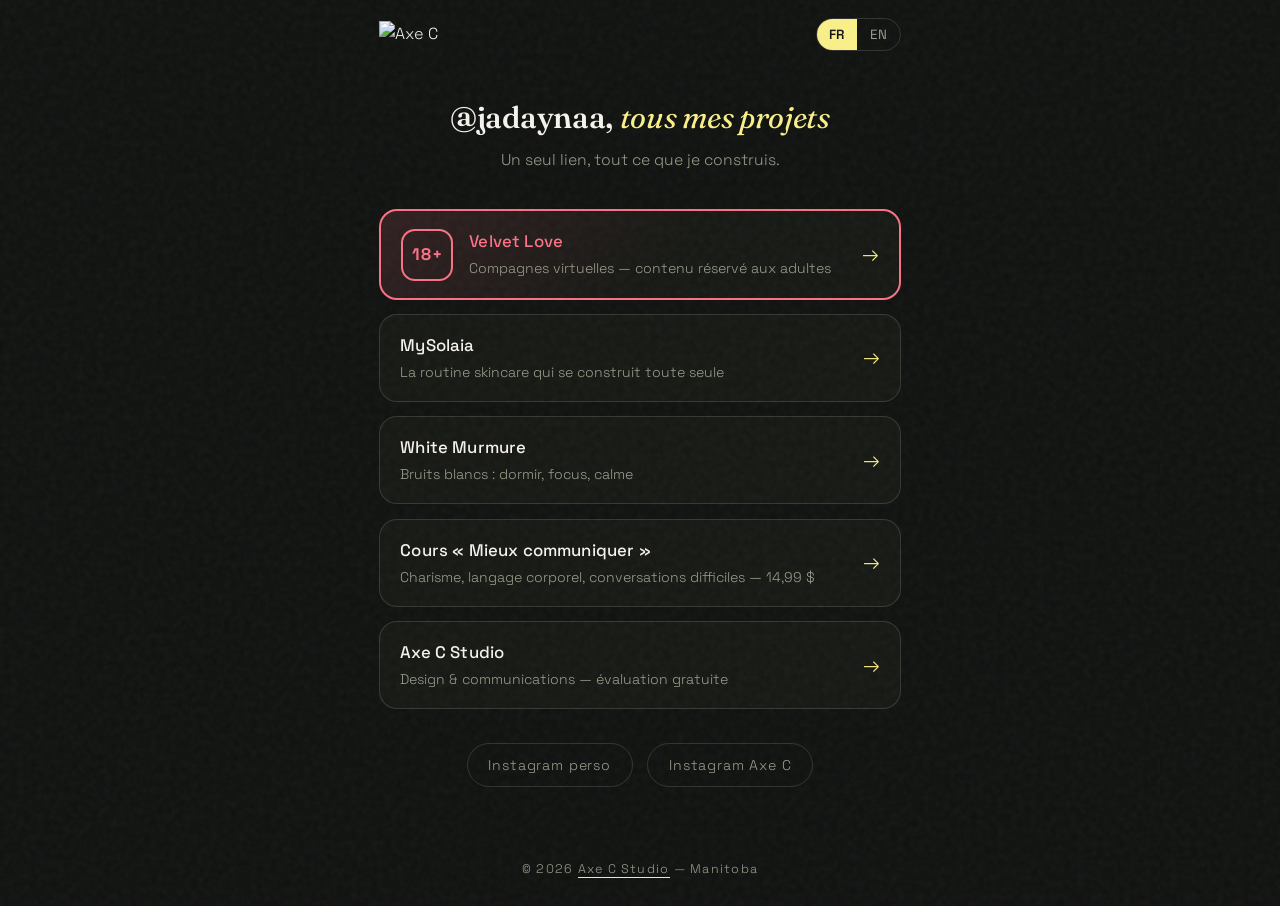
==== liens/index.html @ 6c7f3a80 "liens/ en dossier index pour URL propre /liens" ====
<!DOCTYPE html>
<html lang="fr">
<head>
<meta charset="UTF-8">
<meta name="viewport" content="width=device-width, initial-scale=1.0">
<title>Tous mes liens — Jadayna</title>
<meta name="description" content="Tous les projets de Jadayna au même endroit : MySolaia, White Murmure, Velvet Love (18+), cours, Axe C Studio.">
<link rel="icon" href="logo.png" type="image/png">
<link rel="preconnect" href="https://fonts.googleapis.com">
<link rel="preconnect" href="https://fonts.gstatic.com" crossorigin>
<link href="https://fonts.googleapis.com/css2?family=Fraunces:ital,opsz,wght@0,9..144,300..900;1,9..144,300..900&family=Space+Grotesk:wght@300..700&display=swap" rel="stylesheet">
<style>
:root{
  --bg:#101210; --bg2:#161814; --ink:#f5f3ec; --muted:#9a9e8c;
  --lime:#faf089; --line:rgba(245,243,236,.14);
  --velvet:#fb7185;
  --font-d:"Fraunces",serif; --font-b:"Space Grotesk",sans-serif;
}
*{margin:0;padding:0;box-sizing:border-box}
body{background:var(--bg);color:var(--ink);font-family:var(--font-b);font-weight:300;
  line-height:1.6;-webkit-font-smoothing:antialiased;min-height:100svh;
  display:flex;flex-direction:column;align-items:center}
::selection{background:var(--lime);color:#101210}
a{color:inherit;text-decoration:none}
.grain{position:fixed;inset:-50%;width:200%;height:200%;pointer-events:none;z-index:2000;opacity:.05;
  background-image:url("data:image/svg+xml,%3Csvg viewBox='0 0 300 300' xmlns='http://www.w3.org/2000/svg'%3E%3Cfilter id='n'%3E%3CfeTurbulence type='fractalNoise' baseFrequency='0.9' numOctaves='2'/%3E%3C/filter%3E%3Crect width='100%25' height='100%25' filter='url(%23n)'/%3E%3C/svg%3E")}
.topbar{width:100%;max-width:560px;display:flex;justify-content:space-between;align-items:center;
  padding:1.1rem 1.2rem}
.topbar img{height:40px;width:auto}
.lang-toggle{display:flex;border:1px solid var(--line);border-radius:99px;overflow:hidden;font-size:.75rem;letter-spacing:.1em}
.lang-toggle button{background:none;border:none;color:var(--muted);padding:.45rem .8rem;cursor:pointer;font-family:var(--font-b);transition:all .25s}
.lang-toggle button.active{background:var(--lime);color:#101210;font-weight:600}
main{width:100%;max-width:560px;padding:.5rem 1.2rem 3rem;display:flex;flex-direction:column;gap:.9rem}
.profile{text-align:center;margin:1rem 0 1.4rem}
.profile h1{font-family:var(--font-d);font-weight:550;font-size:1.9rem;letter-spacing:-.01em}
.profile h1 em{font-style:italic;color:var(--lime);font-weight:400}
.profile p{color:var(--muted);margin-top:.4rem;font-size:.98rem}
.link-card{display:flex;align-items:center;gap:1rem;background:var(--bg2);border:1px solid var(--line);
  border-radius:18px;padding:1.05rem 1.25rem;transition:transform .25s,border-color .25s,box-shadow .25s}
.link-card:hover{transform:translateY(-2px);border-color:var(--lime);box-shadow:0 8px 28px rgba(250,240,137,.12)}
.link-card .txt{flex:1;min-width:0}
.link-card .txt b{display:block;font-weight:500;font-size:1.05rem;letter-spacing:.01em}
.link-card .txt span{color:var(--muted);font-size:.88rem}
.link-card .arrow{color:var(--lime);font-size:1.3rem;flex-shrink:0}
/* carte 18+ : impossible à manquer */
.link-card.adult{border:2px solid var(--velvet);background:linear-gradient(135deg,rgba(251,113,133,.14),var(--bg2) 55%)}
.link-card.adult:hover{border-color:var(--velvet);box-shadow:0 8px 30px rgba(251,113,133,.28)}
.badge18{display:inline-flex;align-items:center;justify-content:center;min-width:52px;height:52px;flex-shrink:0;
  border:2px solid var(--velvet);color:var(--velvet);border-radius:14px;font-weight:700;font-size:1.05rem;letter-spacing:.04em}
.link-card.adult .txt b{color:var(--velvet)}
.socials{display:flex;gap:.9rem;justify-content:center;margin-top:1.2rem}
.socials a{border:1px solid var(--line);border-radius:99px;padding:.6rem 1.3rem;font-size:.88rem;
  letter-spacing:.06em;color:var(--muted);transition:all .25s}
.socials a:hover{color:var(--ink);border-color:var(--lime)}
footer{margin-top:auto;padding:1.6rem;color:var(--muted);font-size:.78rem;letter-spacing:.1em;text-align:center}
footer a{border-bottom:1px solid var(--lime)}
.rv{opacity:0;transform:translateY(24px);transition:opacity .7s cubic-bezier(.2,.6,.2,1),transform .7s cubic-bezier(.2,.6,.2,1)}
.rv.in{opacity:1;transform:none}
@media(prefers-reduced-motion:reduce){.rv{opacity:1;transform:none}}
</style>
</head>
<body>
<div class="grain" aria-hidden="true"></div>

<div class="topbar">
  <a href="https://axecstudio.com/" aria-label="Axe C — accueil"><img src="logo.png" alt="Axe C"></a>
  <div class="lang-toggle" role="group" aria-label="Langue / Language">
    <button id="btn-fr" class="active">FR</button>
    <button id="btn-en">EN</button>
  </div>
</div>

<main>
  <div class="profile rv">
    <h1 data-fr="@jadaynaa, <em>tous mes projets</em>" data-en="@jadaynaa, <em>all my projects</em>">@jadaynaa, <em>tous mes projets</em></h1>
    <p data-fr="Un seul lien, tout ce que je construis." data-en="One link, everything I'm building.">Un seul lien, tout ce que je construis.</p>
  </div>

  <!-- ===== PROJET DU MOMENT : change le href + les textes pour mettre en avant le projet prioritaire ===== -->

  <a class="link-card adult rv" href="https://velvetlove.vercel.app" target="_blank" rel="noopener">
    <span class="badge18">18+</span>
    <span class="txt">
      <b>Velvet Love</b>
      <span data-fr="Compagnes virtuelles — contenu réservé aux adultes" data-en="Virtual companions — adults-only content">Compagnes virtuelles — contenu réservé aux adultes</span>
    </span>
    <span class="arrow">→</span>
  </a>

  <a class="link-card rv" href="https://www.mysolaia.ca" target="_blank" rel="noopener">
    <span class="txt">
      <b>MySolaia</b>
      <span data-fr="La routine skincare qui se construit toute seule" data-en="The skincare routine that builds itself">La routine skincare qui se construit toute seule</span>
    </span>
    <span class="arrow">→</span>
  </a>

  <a class="link-card rv" href="https://murmure-sooty.vercel.app/" target="_blank" rel="noopener">
    <span class="txt">
      <b>White Murmure</b>
      <span data-fr="Bruits blancs : dormir, focus, calme" data-en="White noise: sleep, focus, calm">Bruits blancs : dormir, focus, calme</span>
    </span>
    <span class="arrow">→</span>
  </a>

  <a class="link-card rv" href="https://cours-communication.vercel.app" target="_blank" rel="noopener">
    <span class="txt">
      <b data-fr="Cours « Mieux communiquer »" data-en="“Communicate Better” course">Cours « Mieux communiquer »</b>
      <span data-fr="Charisme, langage corporel, conversations difficiles — 14,99 $" data-en="Charisma, body language, difficult conversations — $14.99">Charisme, langage corporel, conversations difficiles — 14,99 $</span>
    </span>
    <span class="arrow">→</span>
  </a>

  <a class="link-card rv" href="https://axecstudio.com/#contact" rel="noopener">
    <span class="txt">
      <b>Axe C Studio</b>
      <span data-fr="Design & communications — évaluation gratuite" data-en="Design & communications — free evaluation">Design & communications — évaluation gratuite</span>
    </span>
    <span class="arrow">→</span>
  </a>

  <div class="socials rv">
    <a href="https://instagram.com/jadaynaa" target="_blank" rel="noopener">Instagram perso</a>
    <a href="https://instagram.com/axecstudio" target="_blank" rel="noopener">Instagram Axe C</a>
  </div>
</main>

<footer>
  <span>© 2026 <a href="https://axecstudio.com/">Axe C Studio</a> — Manitoba</span>
</footer>

<script>
(function(){
  "use strict";
  var lang = localStorage.getItem("axec-lang") || "fr";
  function setLang(l){
    lang = l;
    localStorage.setItem("axec-lang", l);
    document.documentElement.lang = l;
    document.getElementById("btn-fr").classList.toggle("active", l==="fr");
    document.getElementById("btn-en").classList.toggle("active", l==="en");
    document.querySelectorAll("[data-fr]").forEach(function(el){
      el.innerHTML = el.getAttribute("data-"+l);
    });
    document.title = l==="fr" ? "Tous mes liens — Jadayna" : "All my links — Jadayna";
  }
  document.getElementById("btn-fr").addEventListener("click", function(){ setLang("fr"); });
  document.getElementById("btn-en").addEventListener("click", function(){ setLang("en"); });
  var io = new IntersectionObserver(function(entries){
    entries.forEach(function(e){ if(e.isIntersecting){ e.target.classList.add("in"); io.unobserve(e.target); } });
  }, {threshold:.1});
  document.querySelectorAll(".rv").forEach(function(el){ io.observe(el); });
  setLang(lang);
})();
</script>
</body>
</html>
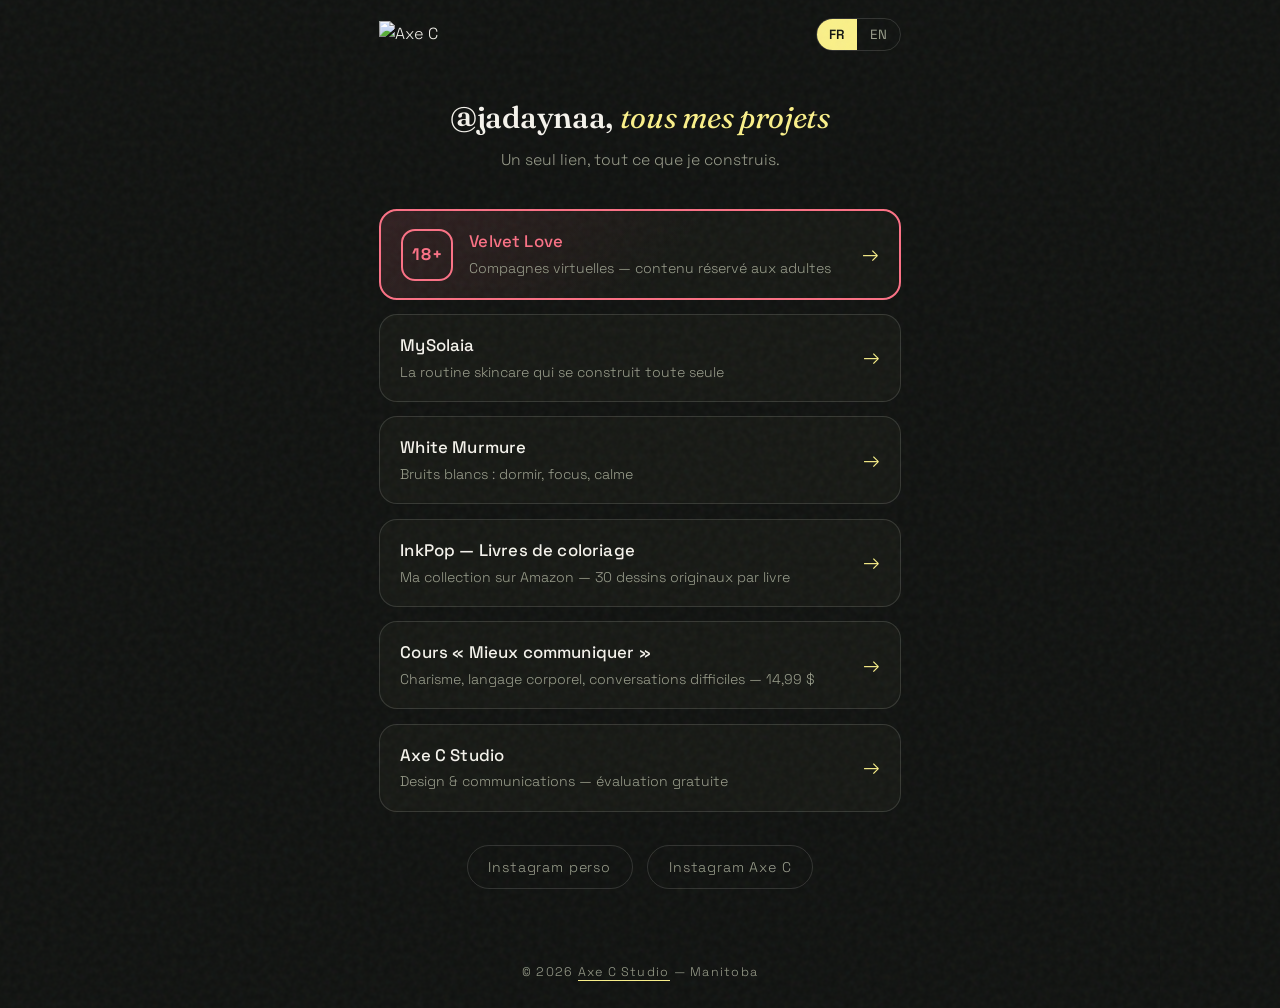
==== commit 1b72cec3: "liens: ajout carte InkPop -> page auteur Amazon" ====
--- a/liens/index.html
+++ b/liens/index.html
@@ -103,6 +103,14 @@
     <span class="arrow">→</span>
   </a>
 
+  <a class="link-card rv" href="https://www.amazon.ca/author/axecstudio" target="_blank" rel="noopener">
+    <span class="txt">
+      <b data-fr="InkPop — Livres de coloriage" data-en="InkPop — Coloring books">InkPop — Livres de coloriage</b>
+      <span data-fr="Ma collection sur Amazon — 30 dessins originaux par livre" data-en="My collection on Amazon — 30 original designs per book">Ma collection sur Amazon — 30 dessins originaux par livre</span>
+    </span>
+    <span class="arrow">→</span>
+  </a>
+
   <a class="link-card rv" href="https://cours-communication.vercel.app" target="_blank" rel="noopener">
     <span class="txt">
       <b data-fr="Cours « Mieux communiquer »" data-en="“Communicate Better” course">Cours « Mieux communiquer »</b>
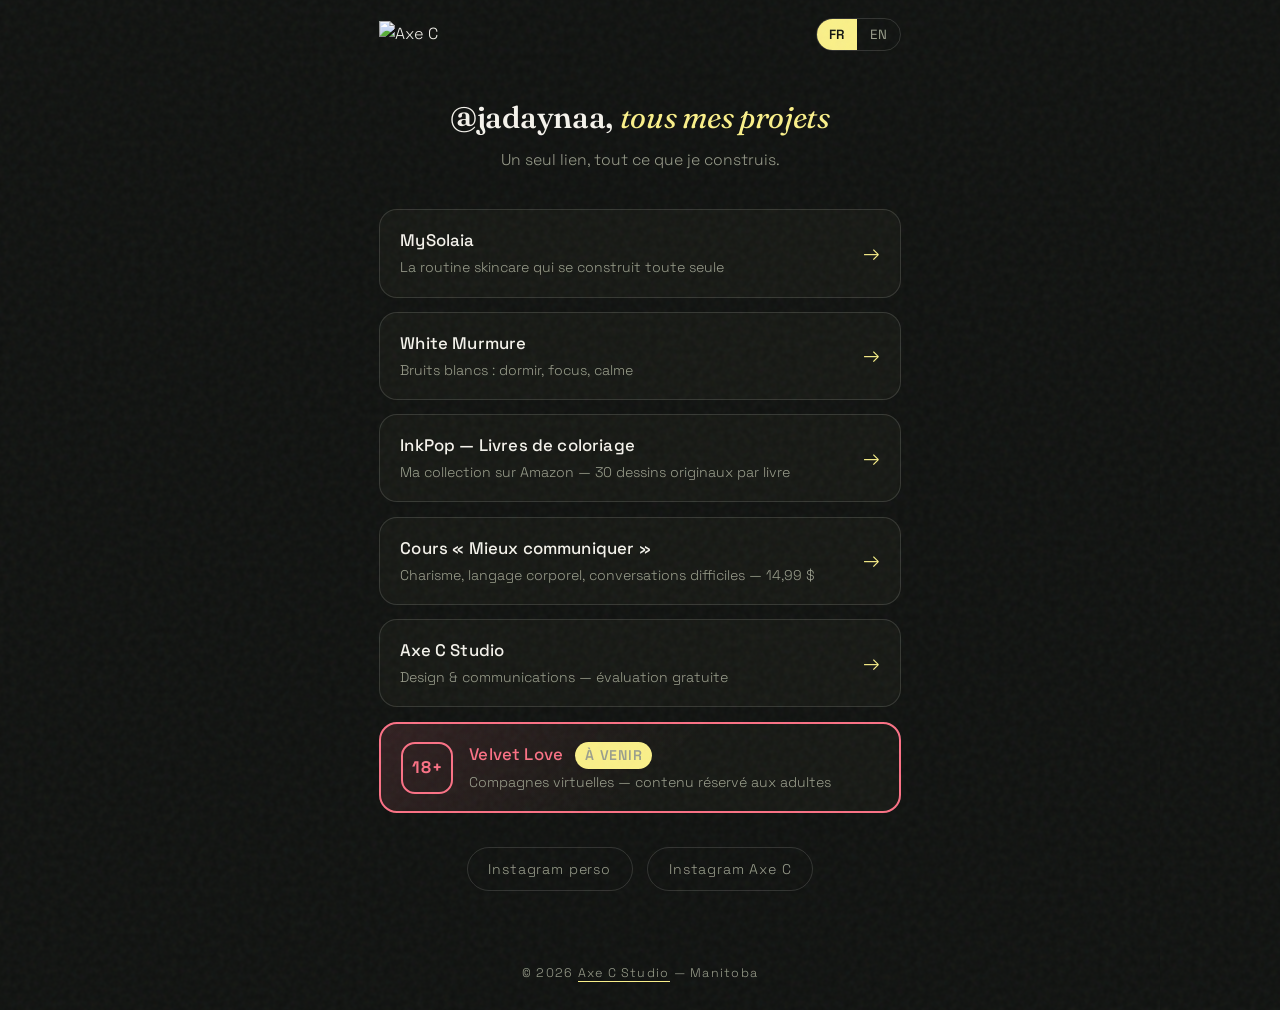
==== commit 7f96db6e: "liens: Velvet Love en 'À venir' non cliquable en dernier + page accessible depuis le site" ====
--- a/liens/index.html
+++ b/liens/index.html
@@ -48,6 +48,11 @@
 .badge18{display:inline-flex;align-items:center;justify-content:center;min-width:52px;height:52px;flex-shrink:0;
   border:2px solid var(--velvet);color:var(--velvet);border-radius:14px;font-weight:700;font-size:1.05rem;letter-spacing:.04em}
 .link-card.adult .txt b{color:var(--velvet)}
+.link-card.soon{opacity:.75;cursor:default}
+.link-card.soon:hover{transform:none;border-color:var(--velvet);box-shadow:none}
+.badge-soon{display:inline-block;vertical-align:middle;margin-left:.5rem;padding:.15rem .6rem;border-radius:999px;
+  font-size:.72rem;font-weight:600;letter-spacing:.06em;text-transform:uppercase;
+  background:var(--lime);color:#1a1a1a}
 .socials{display:flex;gap:.9rem;justify-content:center;margin-top:1.2rem}
 .socials a{border:1px solid var(--line);border-radius:99px;padding:.6rem 1.3rem;font-size:.88rem;
   letter-spacing:.06em;color:var(--muted);transition:all .25s}
@@ -58,6 +63,10 @@
 .rv.in{opacity:1;transform:none}
 @media(prefers-reduced-motion:reduce){.rv{opacity:1;transform:none}}
 </style>
+<script>
+window.va = window.va || function () { (window.vaq = window.vaq || []).push(arguments); };
+</script>
+<script defer src="/_vercel/insights/script.js"></script>
 </head>
 <body>
 <div class="grain" aria-hidden="true"></div>
@@ -77,15 +86,6 @@
   </div>
 
   <!-- ===== PROJET DU MOMENT : change le href + les textes pour mettre en avant le projet prioritaire ===== -->
-
-  <a class="link-card adult rv" href="https://velvetlove.vercel.app" target="_blank" rel="noopener">
-    <span class="badge18">18+</span>
-    <span class="txt">
-      <b>Velvet Love</b>
-      <span data-fr="Compagnes virtuelles — contenu réservé aux adultes" data-en="Virtual companions — adults-only content">Compagnes virtuelles — contenu réservé aux adultes</span>
-    </span>
-    <span class="arrow">→</span>
-  </a>
 
   <a class="link-card rv" href="https://www.mysolaia.ca" target="_blank" rel="noopener">
     <span class="txt">
@@ -127,6 +127,14 @@
     <span class="arrow">→</span>
   </a>
 
+  <div class="link-card adult soon rv" aria-disabled="true">
+    <span class="badge18">18+</span>
+    <span class="txt">
+      <b>Velvet Love <span class="badge-soon" data-fr="À venir" data-en="Coming soon">À venir</span></b>
+      <span data-fr="Compagnes virtuelles — contenu réservé aux adultes" data-en="Virtual companions — adults-only content">Compagnes virtuelles — contenu réservé aux adultes</span>
+    </span>
+  </div>
+
   <div class="socials rv">
     <a href="https://instagram.com/jadaynaa" target="_blank" rel="noopener">Instagram perso</a>
     <a href="https://instagram.com/axecstudio" target="_blank" rel="noopener">Instagram Axe C</a>
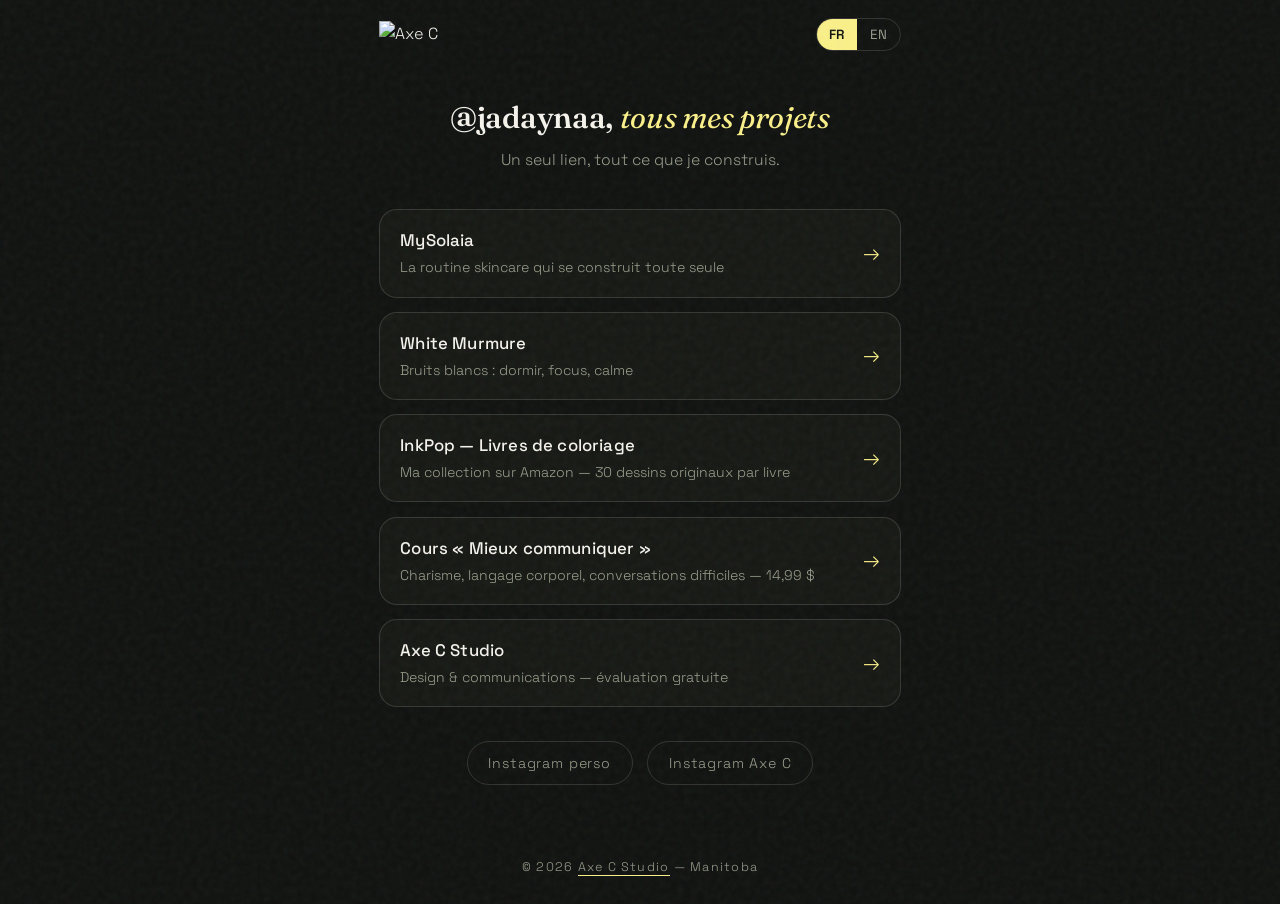
==== commit 541c1f72: "liens: Velvet Love masqué (commenté, à réactiver plus tard)" ====
--- a/liens/index.html
+++ b/liens/index.html
@@ -3,8 +3,8 @@
 <head>
 <meta charset="UTF-8">
 <meta name="viewport" content="width=device-width, initial-scale=1.0">
-<title>Tous mes liens — Jadayna</title>
-<meta name="description" content="Tous les projets de Jadayna au même endroit : MySolaia, White Murmure, Velvet Love (18+), cours, Axe C Studio.">
+<title>Tous mes projets — Jadayna</title>
+<meta name="description" content="Tous les projets de Jadayna au même endroit : MySolaia, White Murmure, cours, Axe C Studio.">
 <link rel="icon" href="logo.png" type="image/png">
 <link rel="preconnect" href="https://fonts.googleapis.com">
 <link rel="preconnect" href="https://fonts.gstatic.com" crossorigin>
@@ -127,6 +127,7 @@
     <span class="arrow">→</span>
   </a>
 
+  <!-- ===== CACHÉ 2026-10-03 : Velvet Love masqué du site pour l'instant — décommenter pour réactiver =====
   <div class="link-card adult soon rv" aria-disabled="true">
     <span class="badge18">18+</span>
     <span class="txt">
@@ -134,6 +135,7 @@
       <span data-fr="Compagnes virtuelles — contenu réservé aux adultes" data-en="Virtual companions — adults-only content">Compagnes virtuelles — contenu réservé aux adultes</span>
     </span>
   </div>
+  ===== FIN BLOC CACHÉ ===== -->
 
   <div class="socials rv">
     <a href="https://instagram.com/jadaynaa" target="_blank" rel="noopener">Instagram perso</a>
@@ -158,7 +160,7 @@
     document.querySelectorAll("[data-fr]").forEach(function(el){
       el.innerHTML = el.getAttribute("data-"+l);
     });
-    document.title = l==="fr" ? "Tous mes liens — Jadayna" : "All my links — Jadayna";
+    document.title = l==="fr" ? "Tous mes projets — Jadayna" : "All my projects — Jadayna";
   }
   document.getElementById("btn-fr").addEventListener("click", function(){ setLang("fr"); });
   document.getElementById("btn-en").addEventListener("click", function(){ setLang("en"); });
